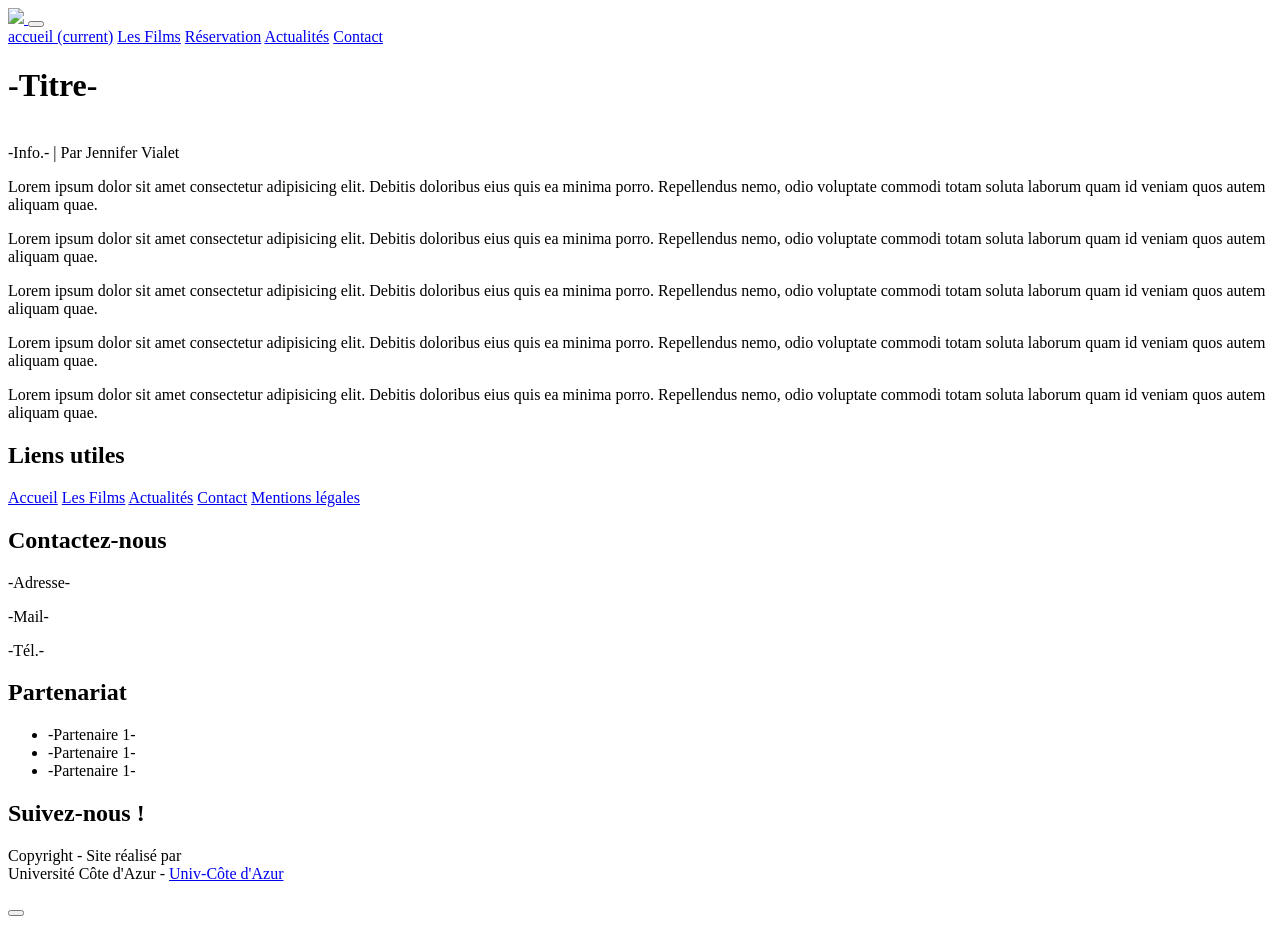
==== article.html @ bb433326 "Add files via upload" ====
<!DOCTYPE html>
<html>
<head>
	<title>A compléter !</title>
		
		<!--Metatags-->
		<meta charset="utf-8">
		<meta name="viewport" content="width=device-width, initial-scale=1, shrink-to-fit=no">
		<meta name="description" content="">
		
		<!--Open graph data-->
		<meta property="og:title" content=""/>
		<meta property="og:type" content=""/>
		<meta property="og:url" content=""/>
		<meta property="og:image" content=""/>
		<meta property="og:description" content=""/>
		
	<!--fonts-->
	<link href="https://fonts.googleapis.com/css?family=Montserrat:400,700|Open+Sans:400,600,700" rel="stylesheet">
	<!--CSS-->
	<link rel="stylesheet" href="css/bootstrap.css">
	<!--<link rel="stylesheet" href="css/style.css">-->
	<link rel="stylesheet" href="css/stylescss.css">
	<link rel="stylesheet"  href="webfonts/all.css">
	<!-- Google tag (gtag.js) -->
		<script async src="https://www.googletagmanager.com/gtag/js?id=G-39RLFYST27"></script>
		<script>
  			window.dataLayer = window.dataLayer || [];
  			function gtag(){dataLayer.push(arguments);}
 			 gtag('js', new Date());

  			gtag('config', 'G-39RLFYST27');
		</script>

</head>
<body>

	<!--00.header-->
	<nav class="navbar sticky-top navbar-expand-lg navbar-dark maNav">
		<a class="navbar-brand" href="index.html">
			<img src="images/logo.jpg" width="100"/>
		</a>
		<button class="navbar-toggler" type="button" data-toggle="collapse" data-target="#navbarNavAltMarkup" aria-controls="navbarNavAltMarkup" aria-expanded="false" aria-label="Toggle navigation">
			<span class="navbar-toggler-icon"></span>
		</button>
		<div class="collapse navbar-collapse" id="navbarNavAltMarkup">
			<div class="navbar-nav ml-auto">
			<a class="nav-item nav-link " href="index.html">accueil <span class="sr-only">(current)</span></a>
			<a class="nav-item nav-link" href="films.html">Les Films</a>
			<a class="nav-item nav-link" href="index.html#booking">Réservation</a>
			<a href="blog.html" class="active nav-item nav-link navLink">Actualités</a>
			<a class="nav-item nav-link" href="contact.html">Contact</a>
			</div>
		</div>
	</nav>
	<!--end header-->
    
    <!--Article-->
    <div class="container-fluid">
        <div class="container article p-5">
			<div class="row">
					<h1>-Titre-</h1>
			</div>
			<div class="row justify-content-center">
				<div class="firstImg col-md-6 "><img src="images/03-actu.jpg" class="img-fluid" alt=""></div>
			</div>
			<div class="row">
				<div class="infoBlog pl-4 pt-5 ">-Info.- | Par Jennifer Vialet</div>
			</div>
			<div class="row">
				<article>
					<p>Lorem ipsum dolor sit amet consectetur adipisicing elit. Debitis doloribus eius quis ea minima porro. Repellendus nemo, odio voluptate commodi totam soluta laborum quam id veniam quos autem aliquam quae.</p>
					<p>Lorem ipsum dolor sit amet consectetur adipisicing elit. Debitis doloribus eius quis ea minima porro. Repellendus nemo, odio voluptate commodi totam soluta laborum quam id veniam quos autem aliquam quae.</p>
					<p>Lorem ipsum dolor sit amet consectetur adipisicing elit. Debitis doloribus eius quis ea minima porro. Repellendus nemo, odio voluptate commodi totam soluta laborum quam id veniam quos autem aliquam quae.</p>
					<p>Lorem ipsum dolor sit amet consectetur adipisicing elit. Debitis doloribus eius quis ea minima porro. Repellendus nemo, odio voluptate commodi totam soluta laborum quam id veniam quos autem aliquam quae.</p>
					<p>Lorem ipsum dolor sit amet consectetur adipisicing elit. Debitis doloribus eius quis ea minima porro. Repellendus nemo, odio voluptate commodi totam soluta laborum quam id veniam quos autem aliquam quae.</p>
				</article>
			</div> 
        </div>
    </div>
    <!--end Article-->

	<!--07.footer-->
	<footer class="container-fluid footer">
		<div class="container py-3">
			<div class="row">
				<div class="col-12 col-md-3">
					<h2>Liens utiles</h2>
					<div class="footerLinks">
						<a href="index.html">Accueil</a>
						<a href="films.html">Les Films</a>
						<a href="blog.html">Actualités</a>
						<a href="contact.html">Contact</a>
						<a href="mentions-legales.html">Mentions légales</a>
					</div>
				</div>
				<div class="col-12 col-md-3 address">
					<h2>Contactez-nous</h2>
					<div class="contactIcons mb-3">
                        <p><span class="pr-3"><i class="fas fa-home"></i></span>-Adresse-</p>
                        <p><span class="pr-3"><i class="fas fa-envelope"></i></span>-Mail-</p>
                        <p><span class="pr-3"><i class="fas fa-phone"></i></span>-Tél.-</p>
                    </div>
				</div>
				<div class="col-12 col-md-3 partenaire">
					<h2>Partenariat</h2>
					<div class="contactIcons mb-3">
                        <ul>
                            <li>-Partenaire 1-</li>
                            <li>-Partenaire 1-</li>
                            <li>-Partenaire 1-</li>
                        </ul>
					</div>
				</div>
                <div class="col-12 col-md-3 social">
					<h2>Suivez-nous !</h2>
					<div class="socialicons">
						<a href="#"><i class="fab fa-facebook-f"></i></a>
						<a href="#"><i class="fab fa-youtube"></i></a>
						<a href="#"><i class="fab fa-instagram"></i></a>
					</div>
				</div>
			</div>	
		</div>
		<div class="socketBkg ">
            <div class="socket text-center">
                <p>Copyright - Site réalisé par <br>
                    Université Côte d'Azur - <a href="https://univ-cotedazur.fr/" target="_blank">Univ-Côte d'Azur</a></p>
            </div>
        </div>
	</footer>
	<!--end footer-->

	<!--Scroll to top button-->
	<button onclick="topFunction()" id="myBtn" title="Go to top"><i class="fas fa-chevron-up"></i></button>
	<!--End Scroll to top button-->

    <!-- Optional JavaScript -->
	<!-- jQuery first, then Popper.js, then Bootstrap JS -->
	<script src="https://code.jquery.com/jquery-3.2.1.slim.min.js" integrity="sha384-KJ3o2DKtIkvYIK3UENzmM7KCkRr/rE9/Qpg6aAZGJwFDMVNA/GpGFF93hXpG5KkN" crossorigin="anonymous"></script>
	<script src="https://cdnjs.cloudflare.com/ajax/libs/popper.js/1.12.9/umd/popper.min.js" integrity="sha384-ApNbgh9B+Y1QKtv3Rn7W3mgPxhU9K/ScQsAP7hUibX39j7fakFPskvXusvfa0b4Q" crossorigin="anonymous"></script>
	<script src="https://maxcdn.bootstrapcdn.com/bootstrap/4.0.0/js/bootstrap.min.js" integrity="sha384-JZR6Spejh4U02d8jOt6vLEHfe/JQGiRRSQQxSfFWpi1MquVdAyjUar5+76PVCmYl" crossorigin="anonymous"></script>
	<script src="js/main.js"></script>	
</body>
</html>
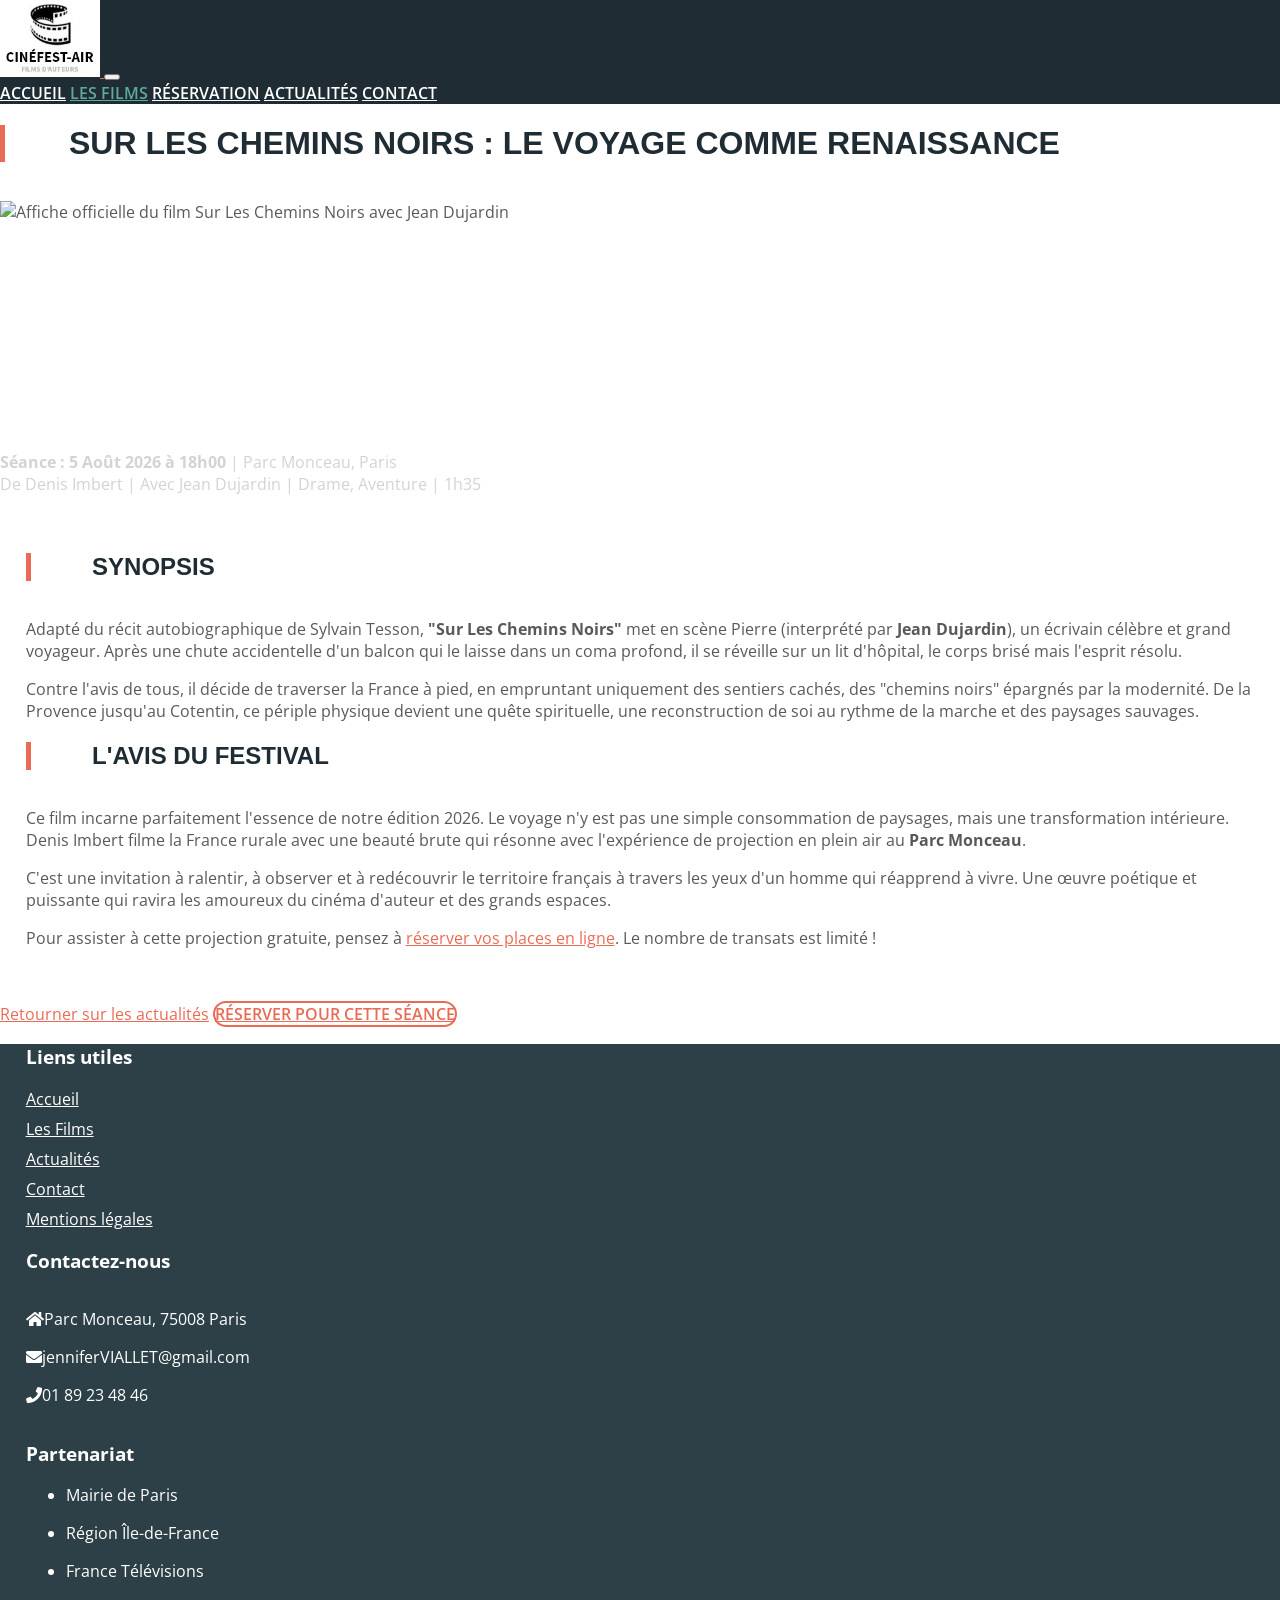
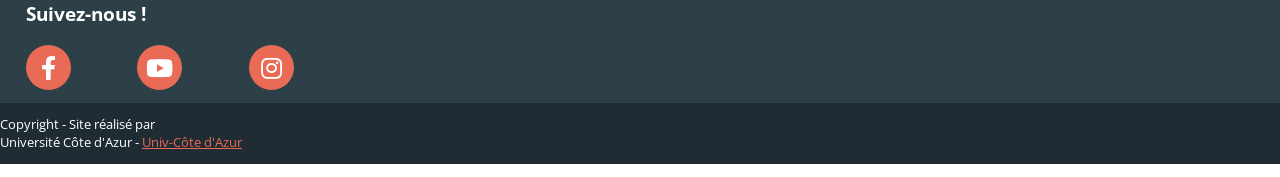
==== commit 240c9ec2: "Add files via upload" ====
--- a/article.html
+++ b/article.html
@@ -1,92 +1,92 @@
-
 <!DOCTYPE html>
-<html>
+<html lang="fr">
 <head>
-	<title>A compléter !</title>
+	<title>Sur Les Chemins Noirs : Séance Plein Air 2026 au Parc Monceau</title>
 		
-		<!--Metatags-->
 		<meta charset="utf-8">
 		<meta name="viewport" content="width=device-width, initial-scale=1, shrink-to-fit=no">
-		<meta name="description" content="">
+		<meta name="description" content="Découvrez 'Sur Les Chemins Noirs' avec Jean Dujardin projeté en plein air au Parc Monceau. Séance le 5 Août à 18h. Critique, synopsis et réservation gratuite.">
 		
-		<!--Open graph data-->
-		<meta property="og:title" content=""/>
-		<meta property="og:type" content=""/>
-		<meta property="og:url" content=""/>
-		<meta property="og:image" content=""/>
-		<meta property="og:description" content=""/>
+		<meta property="og:title" content="Sur Les Chemins Noirs au Festival de Plein Air Monceau"/>
+		<meta property="og:type" content="video.movie"/>
+		<meta property="og:url" content="https://louisfaggion.github.io/Projet_SEO/film-sur-les-chemins-noirs.html"/>
+		<meta property="og:image" content="https://louisfaggion.github.io/Projet_SEO/images/01-films.jpg"/>
+		<meta property="og:description" content="Ne manquez pas la projection de ce voyage initiatique à travers la France sauvage. Séance gratuite le 5 Août à 18h."/>
 		
-	<!--fonts-->
 	<link href="https://fonts.googleapis.com/css?family=Montserrat:400,700|Open+Sans:400,600,700" rel="stylesheet">
-	<!--CSS-->
 	<link rel="stylesheet" href="css/bootstrap.css">
-	<!--<link rel="stylesheet" href="css/style.css">-->
 	<link rel="stylesheet" href="css/stylescss.css">
 	<link rel="stylesheet"  href="webfonts/all.css">
-	<!-- Google tag (gtag.js) -->
-		<script async src="https://www.googletagmanager.com/gtag/js?id=G-39RLFYST27"></script>
-		<script>
-  			window.dataLayer = window.dataLayer || [];
-  			function gtag(){dataLayer.push(arguments);}
- 			 gtag('js', new Date());
-
-  			gtag('config', 'G-39RLFYST27');
-		</script>
-
+	
+    <script async src="https://www.googletagmanager.com/gtag/js?id=G-39RLFYST27"></script>
+    <script>
+        window.dataLayer = window.dataLayer || [];
+        function gtag(){dataLayer.push(arguments);}
+        gtag('js', new Date());
+        gtag('config', 'G-39RLFYST27');
+    </script>
 </head>
 <body>
 
-	<!--00.header-->
 	<nav class="navbar sticky-top navbar-expand-lg navbar-dark maNav">
 		<a class="navbar-brand" href="index.html">
-			<img src="images/logo.jpg" width="100"/>
+			<img src="images/logo.jpg" width="100" alt="Logo Festival Films de Plein Air"/>
 		</a>
 		<button class="navbar-toggler" type="button" data-toggle="collapse" data-target="#navbarNavAltMarkup" aria-controls="navbarNavAltMarkup" aria-expanded="false" aria-label="Toggle navigation">
 			<span class="navbar-toggler-icon"></span>
 		</button>
 		<div class="collapse navbar-collapse" id="navbarNavAltMarkup">
 			<div class="navbar-nav ml-auto">
-			<a class="nav-item nav-link " href="index.html">accueil <span class="sr-only">(current)</span></a>
-			<a class="nav-item nav-link" href="films.html">Les Films</a>
+			<a class="nav-item nav-link" href="index.html">accueil</a>
+			<a class="nav-item nav-link active" href="films.html">Les Films</a>
 			<a class="nav-item nav-link" href="index.html#booking">Réservation</a>
-			<a href="blog.html" class="active nav-item nav-link navLink">Actualités</a>
+			<a href="blog.html" class="nav-item nav-link navLink">Actualités</a>
 			<a class="nav-item nav-link" href="contact.html">Contact</a>
 			</div>
 		</div>
 	</nav>
-	<!--end header-->
-    
-    <!--Article-->
-    <div class="container-fluid">
+	<main class="container-fluid">
         <div class="container article p-5">
 			<div class="row">
-					<h1>-Titre-</h1>
+					<h1>Sur Les Chemins Noirs : Le Voyage comme Renaissance</h1>
 			</div>
 			<div class="row justify-content-center">
-				<div class="firstImg col-md-6 "><img src="images/03-actu.jpg" class="img-fluid" alt=""></div>
+				<div class="firstImg col-md-6 col-lg-8 text-center">
+                    <img src="images/01-actu.webp" class="img-fluid rounded shadow" alt="Affiche officielle du film Sur Les Chemins Noirs avec Jean Dujardin">
+                </div>
 			</div>
 			<div class="row">
-				<div class="infoBlog pl-4 pt-5 ">-Info.- | Par Jennifer Vialet</div>
+				<div class="infoBlog pl-4 pt-5">
+                    <strong>Séance : 5 Août 2026 à 18h00</strong> | Parc Monceau, Paris <br>
+                    De Denis Imbert | Avec Jean Dujardin | Drame, Aventure | 1h35
+                </div>
 			</div>
 			<div class="row">
-				<article>
-					<p>Lorem ipsum dolor sit amet consectetur adipisicing elit. Debitis doloribus eius quis ea minima porro. Repellendus nemo, odio voluptate commodi totam soluta laborum quam id veniam quos autem aliquam quae.</p>
-					<p>Lorem ipsum dolor sit amet consectetur adipisicing elit. Debitis doloribus eius quis ea minima porro. Repellendus nemo, odio voluptate commodi totam soluta laborum quam id veniam quos autem aliquam quae.</p>
-					<p>Lorem ipsum dolor sit amet consectetur adipisicing elit. Debitis doloribus eius quis ea minima porro. Repellendus nemo, odio voluptate commodi totam soluta laborum quam id veniam quos autem aliquam quae.</p>
-					<p>Lorem ipsum dolor sit amet consectetur adipisicing elit. Debitis doloribus eius quis ea minima porro. Repellendus nemo, odio voluptate commodi totam soluta laborum quam id veniam quos autem aliquam quae.</p>
-					<p>Lorem ipsum dolor sit amet consectetur adipisicing elit. Debitis doloribus eius quis ea minima porro. Repellendus nemo, odio voluptate commodi totam soluta laborum quam id veniam quos autem aliquam quae.</p>
+				<article class="col-12 mt-4">
+					<h2>Synopsis</h2>
+                    <p>Adapté du récit autobiographique de Sylvain Tesson, <strong>"Sur Les Chemins Noirs"</strong> met en scène Pierre (interprété par <strong>Jean Dujardin</strong>), un écrivain célèbre et grand voyageur. Après une chute accidentelle d'un balcon qui le laisse dans un coma profond, il se réveille sur un lit d'hôpital, le corps brisé mais l'esprit résolu.</p>
+					
+                    <p>Contre l'avis de tous, il décide de traverser la France à pied, en empruntant uniquement des sentiers cachés, des "chemins noirs" épargnés par la modernité. De la Provence jusqu'au Cotentin, ce périple physique devient une quête spirituelle, une reconstruction de soi au rythme de la marche et des paysages sauvages.</p>
+					
+                    <h2>L'avis du Festival</h2>
+                    <p>Ce film incarne parfaitement l'essence de notre édition 2026. Le voyage n'y est pas une simple consommation de paysages, mais une transformation intérieure. Denis Imbert filme la France rurale avec une beauté brute qui résonne avec l'expérience de projection en plein air au <strong>Parc Monceau</strong>.</p>
+					
+                    <p>C'est une invitation à ralentir, à observer et à redécouvrir le territoire français à travers les yeux d'un homme qui réapprend à vivre. Une œuvre poétique et puissante qui ravira les amoureux du cinéma d'auteur et des grands espaces.</p>
+					
+                    <p>Pour assister à cette projection gratuite, pensez à <a href="index.html#booking">réserver vos places en ligne</a>. Le nombre de transats est limité !</p>
 				</article>
 			</div> 
+            <div class="row justify-content-center mt-5">
+                <a href="blog.html" class="btn btn-outline-custom m-2">Retourner sur les actualités</a>
+                <a href="index.html#booking" class="btn btn-custom m-2">Réserver pour cette séance</a>
+            </div>
         </div>
-    </div>
-    <!--end Article-->
-
-	<!--07.footer-->
-	<footer class="container-fluid footer">
+    </main>
+    <footer class="container-fluid footer">
 		<div class="container py-3">
 			<div class="row">
 				<div class="col-12 col-md-3">
-					<h2>Liens utiles</h2>
+					<h3>Liens utiles</h3>
 					<div class="footerLinks">
 						<a href="index.html">Accueil</a>
 						<a href="films.html">Les Films</a>
@@ -96,29 +96,29 @@
 					</div>
 				</div>
 				<div class="col-12 col-md-3 address">
-					<h2>Contactez-nous</h2>
+					<h3>Contactez-nous</h3>
 					<div class="contactIcons mb-3">
-                        <p><span class="pr-3"><i class="fas fa-home"></i></span>-Adresse-</p>
-                        <p><span class="pr-3"><i class="fas fa-envelope"></i></span>-Mail-</p>
-                        <p><span class="pr-3"><i class="fas fa-phone"></i></span>-Tél.-</p>
+                        <p><span class="pr-3"><i class="fas fa-home"></i></span>Parc Monceau, 75008 Paris</p>
+                        <p><span class="pr-3"><i class="fas fa-envelope"></i></span>jenniferVIALLET@gmail.com</p>
+                        <p><span class="pr-3"><i class="fas fa-phone"></i></span>01 89 23 48 46</p>
                     </div>
 				</div>
 				<div class="col-12 col-md-3 partenaire">
-					<h2>Partenariat</h2>
+					<h3>Partenariat</h3>
 					<div class="contactIcons mb-3">
-                        <ul>
-                            <li>-Partenaire 1-</li>
-                            <li>-Partenaire 1-</li>
-                            <li>-Partenaire 1-</li>
+                        <ul class="list-unstyled text-white">
+                            <li>Mairie de Paris</li>
+                            <li>Région Île-de-France</li>
+                            <li>France Télévisions</li>
                         </ul>
 					</div>
 				</div>
                 <div class="col-12 col-md-3 social">
-					<h2>Suivez-nous !</h2>
+					<h3>Suivez-nous !</h3>
 					<div class="socialicons">
-						<a href="#"><i class="fab fa-facebook-f"></i></a>
-						<a href="#"><i class="fab fa-youtube"></i></a>
-						<a href="#"><i class="fab fa-instagram"></i></a>
+						<a href="https://www.facebook.com" target="_blank" rel="noopener"><i class="fab fa-facebook-f"></i></a>
+						<a href="https://www.youtube.com" target="_blank" rel="noopener"><i class="fab fa-youtube"></i></a>
+						<a href="https://www.instagram.com" target="_blank" rel="noopener"><i class="fab fa-instagram"></i></a>
 					</div>
 				</div>
 			</div>	
@@ -130,17 +130,11 @@
             </div>
         </div>
 	</footer>
-	<!--end footer-->
+	<button onclick="topFunction()" id="myBtn" title="Go to top"><i class="fas fa-chevron-up"></i></button>
 
-	<!--Scroll to top button-->
-	<button onclick="topFunction()" id="myBtn" title="Go to top"><i class="fas fa-chevron-up"></i></button>
-	<!--End Scroll to top button-->
-
-    <!-- Optional JavaScript -->
-	<!-- jQuery first, then Popper.js, then Bootstrap JS -->
 	<script src="https://code.jquery.com/jquery-3.2.1.slim.min.js" integrity="sha384-KJ3o2DKtIkvYIK3UENzmM7KCkRr/rE9/Qpg6aAZGJwFDMVNA/GpGFF93hXpG5KkN" crossorigin="anonymous"></script>
 	<script src="https://cdnjs.cloudflare.com/ajax/libs/popper.js/1.12.9/umd/popper.min.js" integrity="sha384-ApNbgh9B+Y1QKtv3Rn7W3mgPxhU9K/ScQsAP7hUibX39j7fakFPskvXusvfa0b4Q" crossorigin="anonymous"></script>
 	<script src="https://maxcdn.bootstrapcdn.com/bootstrap/4.0.0/js/bootstrap.min.js" integrity="sha384-JZR6Spejh4U02d8jOt6vLEHfe/JQGiRRSQQxSfFWpi1MquVdAyjUar5+76PVCmYl" crossorigin="anonymous"></script>
 	<script src="js/main.js"></script>	
 </body>
-</html>
+</html>
--- a/css/stylescss.css
+++ b/css/stylescss.css
@@ -0,0 +1,310 @@
+body, html {
+  padding: 0;
+  margin: 0; }
+
+body {
+  font-family: "Open Sans", sans-serif;
+  color: #595959;
+  position: relative; }
+  body h1, body h2 {
+    text-transform: uppercase;
+    color: #1f2c34;
+    font-family: "Monserrat", sans-serif;
+    font-weight: 700;
+    border-left: 5px solid #e96b55;
+    padding-left: 5%;
+    margin-bottom: 3%; }
+  body a {
+    color: #e96b55; }
+    body a:hover {
+      color: #5eab99;
+      text-decoration: none; }
+  body .btn-custom {
+    background: transparent;
+    border: 2px solid #e96b55;
+    border-radius: 25px;
+    color: #e96b55;
+    font-weight: 600;
+    text-transform: uppercase; }
+    body .btn-custom:hover {
+      border-color: #5eab99;
+      color: #5eab99; }
+  body .container-fluid {
+    padding: 0; }
+    body .container-fluid aside {
+      padding: 0; }
+    body .container-fluid article {
+      padding: 3% 2%; }
+  body #myBtn {
+    display: none;
+    /* Hidden by default */
+    position: fixed;
+    /* Fixed/sticky position */
+    bottom: 20px;
+    /* Place the button at the bottom of the page */
+    right: 30px;
+    /* Place the button 30px from the right */
+    z-index: 99;
+    /* Make sure it does not overlap */
+    border: 2px solid #e96b55;
+    /* Remove borders */
+    outline: none;
+    /* Remove outline */
+    background-color: transparent;
+    /* Set a background color */
+    color: #e96b55;
+    /* Text color */
+    cursor: pointer;
+    /* Add a mouse pointer on hover */
+    padding: 15px;
+    /* Some padding */
+    border-radius: 10px;
+    /* Rounded corners */
+    font-size: 18px;
+    /* Increase font size */ }
+  body #myBtn:hover {
+    background-color: #f0f193;
+    /* Add a dark-grey background on hover */ }
+
+.maNav {
+  background: #1f2c34; }
+  .maNav .navbar-nav a.nav-link {
+    text-transform: uppercase;
+    color: #fff;
+    font-weight: 600; }
+    .maNav .navbar-nav a.nav-link:hover {
+      color: #5eab99; }
+  .maNav .navbar-nav a.nav-link.active {
+    color: #5eab99; }
+
+.welcome aside {
+  background: url("../images/01-Image.jpg") no-repeat bottom;
+  background-size: 100% auto;
+  height: auto;
+  min-height: 200px; }
+.welcome article {
+  background: #e96b55;
+  color: white;
+  text-align: center;
+  text-transform: uppercase; }
+  .welcome article .date {
+    padding: 5% 0 7%; }
+    .welcome article .date span {
+      display: block;
+      font-family: 'Montserrat', sans-serif;
+      font-weight: 700; }
+  .welcome article .textshadow {
+    font-size: 4rem;
+    text-shadow: 5px 0px 0px #5eab99; }
+  .welcome article .btn-custom {
+    color: #f0f193;
+    border-color: #f0f193;
+    margin-top: 5%; }
+    .welcome article .btn-custom:hover {
+      color: white;
+      border-color: white; }
+
+.about aside {
+  background: url("../images/02-Image.jpg") no-repeat center;
+  background-size: 100% auto;
+  height: auto;
+  min-height: 200px; }
+
+.news aside {
+  background: url("../images/03-Image.jpg") no-repeat center;
+  background-size: 100% auto;
+  height: auto;
+  min-height: 200px; }
+
+.movie {
+  background: #f8d480 url("../images/04-Image.jpg") no-repeat bottom center;
+  background-size: cover;
+  height: auto;
+  min-height: 200px;
+}
+.movie .row {
+  padding: 3% 2%;
+  gap: 10 px;
+}
+/* Ajout de cette ligne pour changer uniquement ce h2 en blanc : */
+.movie h2 {
+  color: white;
+}
+
+.booking aside {
+  background: url("../images/05-Image.jpg") no-repeat center;
+  background-size: 100% auto;
+  height: auto;
+  min-height: 200px; }
+
+.form-group {
+  position: relative; }
+
+.contactPage .col-sm-12 .cardForm {
+  margin-bottom: 3%; }
+
+.address h2 {
+  font-size: 1.5rem;
+  margin-bottom: 1rem; }
+.address .contactIcons {
+  display: inline-block; }
+.address .banContact {
+  width: 100%;
+  height: 200px;
+  position: relative;
+  overflow: hidden; }
+  .address .banContact img {
+    width: 100%;
+    position: absolute;
+    top: -35%; }
+footer .container{
+  max-width: 1450px;
+  padding-left: 2%;
+}
+footer {
+  background: #2e4047;
+  color: white; }
+  footer h2 {
+    font-size: 1.5rem; }
+  footer .footerLinks a {
+    display: block;
+    color: white; 
+    margin-top: 0.5rem;}
+    footer .footerLinks a:hover {
+      color: #5eab99; }
+  footer .social .socialicons a {
+    color: white;
+    font-size: 1.5rem;
+    line-height: 45px;
+    margin-right: 5%;
+    text-align: center;
+    display: inline-block;
+    width: 45px;
+    height: 45px;
+    background-color: #e96b55;
+    border-radius: 45px; }
+    footer .social .socialicons a:hover {
+      background-color: #5eab99; }
+  footer .socketBkg {
+    background: #1f2c34;
+    width: 100%;
+    font-size: 0.8rem; }
+    footer .socketBkg p {
+      padding: 1% 0%; }
+  footer h2 {
+    color: white; }
+footer .partenaire ul li{
+  margin-top: 1rem;
+}
+.jumbotron {
+  background: #5eab99; }
+  .jumbotron span {
+    color: white;
+    text-transform: uppercase;
+    font-family: 'Montserrat', sans-serif;
+    font-size: xx-large;
+    font-weight: 700; }
+
+.container-fluid.filmlist {
+  padding-top: 3%; }
+  .container-fluid.filmlist h3 {
+    font-size: 1rem;
+    font-family: 'Montserrat', sans-serif; }
+  .container-fluid.filmlist .note {
+    color: #e96b55;
+    margin: 3% 0%; }
+  .container-fluid.filmlist span {
+    color: lightgrey;
+    padding-right: 2%; }
+
+.film01 aside {
+  background: url("../images/01-films.jpg") no-repeat top;
+  background-size: 100% auto;
+  height: auto;
+  min-height: 200px; }
+
+.film02 aside {
+  background: url("../images/02-films.jpg") no-repeat top;
+  background-size: 100% auto;
+  height: auto;
+  min-height: 200px; }
+
+.film03 aside {
+  background: url("../images/03-films.jpg") no-repeat top;
+  background-size: 100% auto;
+  height: auto;
+  min-height: 200px; }
+
+.film04 aside {
+  background: url("../images/04-films.jpg") no-repeat top;
+  background-size: 100% auto;
+  height: auto;
+  min-height: 200px; }
+
+.film05 aside {
+  background: url("../images/05-films.jpg") no-repeat top;
+  background-size: 100% auto;
+  height: auto;
+  min-height: 200px; }
+
+.film06 aside {
+  background: url("../images/06-films.jpg") no-repeat top;
+  background-size: 100% auto;
+  height: auto;
+  min-height: 200px; }
+
+.film07 aside {
+  background: url("../images/07-films.jpg") no-repeat top;
+  background-size: 100% auto;
+  height: auto;
+  min-height: 200px; }
+
+.film08 aside {
+  background: url("../images/08-films.jpg") no-repeat top;
+  background-size: 100% auto;
+  height: auto;
+  min-height: 200px; }
+
+.film09 aside {
+  background: url("../images/09-films.jpg") no-repeat top;
+  background-size: 100% auto;
+  height: auto;
+  min-height: 200px; }
+
+.film10 aside {
+  background: url("../images/10-films.jpg") no-repeat top;
+  background-size: 100% auto;
+  height: auto;
+  min-height: 200px; }
+
+.film11 aside {
+  background: url("../images/11-films.jpg") no-repeat top;
+  background-size: 100% auto;
+  height: auto;
+  min-height: 200px; }
+
+.film12 aside {
+  background: url("../images/12-films.jpg") no-repeat top;
+  background-size: 100% auto;
+  height: auto;
+  min-height: 200px; }
+
+.infoBlog {
+  color: lightgrey;
+  font-size: x-small; }
+
+.card-title {
+  font-family: 'Montserrat', sans-serif;
+  font-weight: 600; }
+
+.article .firstImg {
+  position: relative;
+  overflow: hidden;
+  width: 100%;
+  height: 250px; }
+  .article .firstImg img {
+    position: absolute; }
+.article .infoBlog {
+  font-size: 1rem; }
+
+/*# sourceMappingURL=stylescss.css.map */
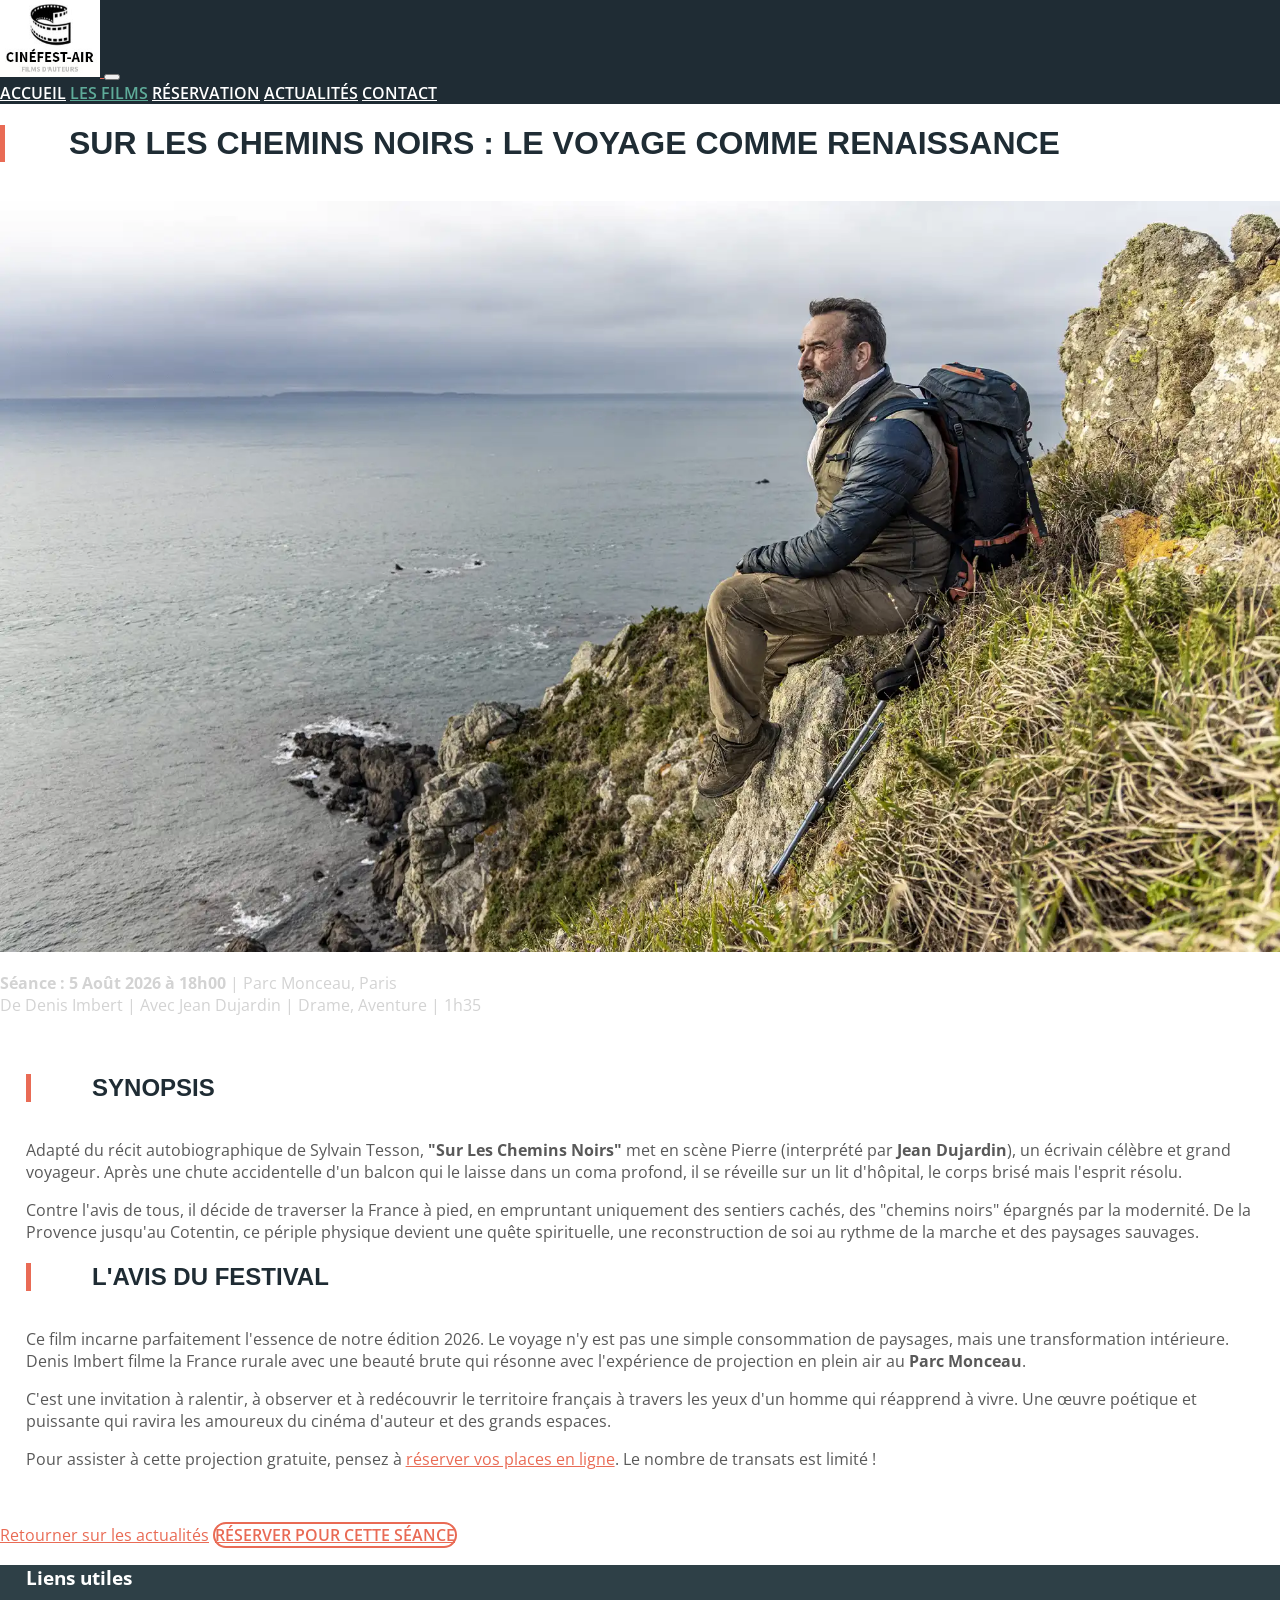
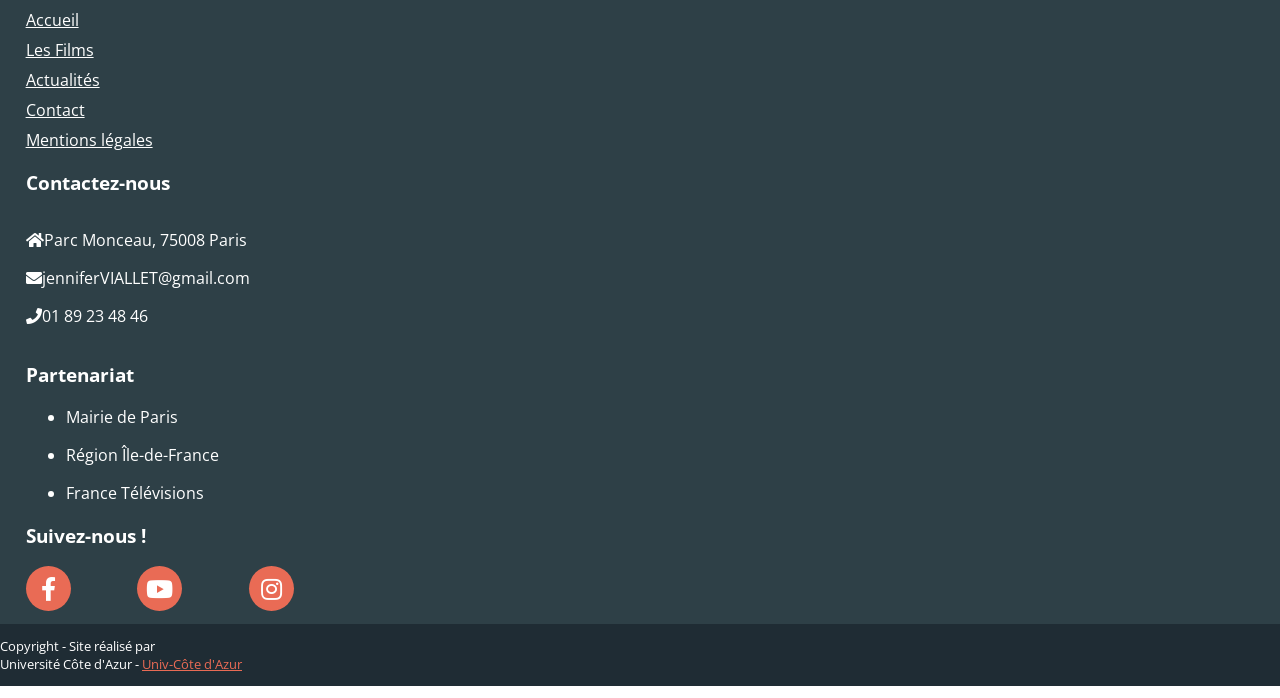
==== commit cf1c6590: "Add files via upload" ====
--- a/article.html
+++ b/article.html
@@ -7,13 +7,13 @@
 		<meta name="viewport" content="width=device-width, initial-scale=1, shrink-to-fit=no">
 		<meta name="description" content="Découvrez 'Sur Les Chemins Noirs' avec Jean Dujardin projeté en plein air au Parc Monceau. Séance le 5 Août à 18h. Critique, synopsis et réservation gratuite.">
 		
-		<meta property="og:title" content="Sur Les Chemins Noirs au Festival de Plein Air Monceau"/>
-		<meta property="og:type" content="video.movie"/>
-		<meta property="og:url" content="https://louisfaggion.github.io/Projet_SEO/film-sur-les-chemins-noirs.html"/>
-		<meta property="og:image" content="https://louisfaggion.github.io/Projet_SEO/images/01-films.jpg"/>
-		<meta property="og:description" content="Ne manquez pas la projection de ce voyage initiatique à travers la France sauvage. Séance gratuite le 5 Août à 18h."/>
+		<meta property="og:title" content="Sur Les Chemins Noirs au Festival de Plein Air Monceau">
+		<meta property="og:type" content="video.movie">
+		<meta property="og:url" content="https://louisfaggion.github.io/Projet_SEO/film-sur-les-chemins-noirs.html">
+		<meta property="og:image" content="https://louisfaggion.github.io/Projet_SEO/images/01-films.jpg">
+		<meta property="og:description" content="Ne manquez pas la projection de ce voyage initiatique à travers la France sauvage. Séance gratuite le 5 Août à 18h.">
 		
-	<link href="https://fonts.googleapis.com/css?family=Montserrat:400,700|Open+Sans:400,600,700" rel="stylesheet">
+	<link href="https://fonts.googleapis.com/css?family=Montserrat:400,700%7COpen+Sans:400,600,700" rel="stylesheet">
 	<link rel="stylesheet" href="css/bootstrap.css">
 	<link rel="stylesheet" href="css/stylescss.css">
 	<link rel="stylesheet"  href="webfonts/all.css">
@@ -30,7 +30,7 @@
 
 	<nav class="navbar sticky-top navbar-expand-lg navbar-dark maNav">
 		<a class="navbar-brand" href="index.html">
-			<img src="images/logo.jpg" width="100" alt="Logo Festival Films de Plein Air"/>
+			<img src="images/logo.jpg" width="100" alt="Logo Festival Films de Plein Air">
 		</a>
 		<button class="navbar-toggler" type="button" data-toggle="collapse" data-target="#navbarNavAltMarkup" aria-controls="navbarNavAltMarkup" aria-expanded="false" aria-label="Toggle navigation">
 			<span class="navbar-toggler-icon"></span>
--- a/css/stylescss.css
+++ b/css/stylescss.css
@@ -79,7 +79,7 @@
 
 .welcome aside {
   background: url("../images/01-Image.jpg") no-repeat bottom;
-  background-size: 100% auto;
+  background-size: cover;
   height: auto;
   min-height: 200px; }
 .welcome article {
@@ -297,13 +297,21 @@
   font-family: 'Montserrat', sans-serif;
   font-weight: 600; }
 
+/* Correction pour les affiches de films */
 .article .firstImg {
-  position: relative;
-  overflow: hidden;
   width: 100%;
-  height: 250px; }
-  .article .firstImg img {
-    position: absolute; }
+  height: auto; /* On laisse l'image définir sa hauteur */
+  margin-bottom: 20px;
+  max-width: 100%;
+}
+
+.article .firstImg img {
+  position: static; /* On remet l'image dans le flux normal */
+  width: 100%;
+  height: auto;     /* On garde les proportions */
+  display: block;
+  margin: 0 auto;   /* On centre l'image */
+}
 .article .infoBlog {
   font-size: 1rem; }
 
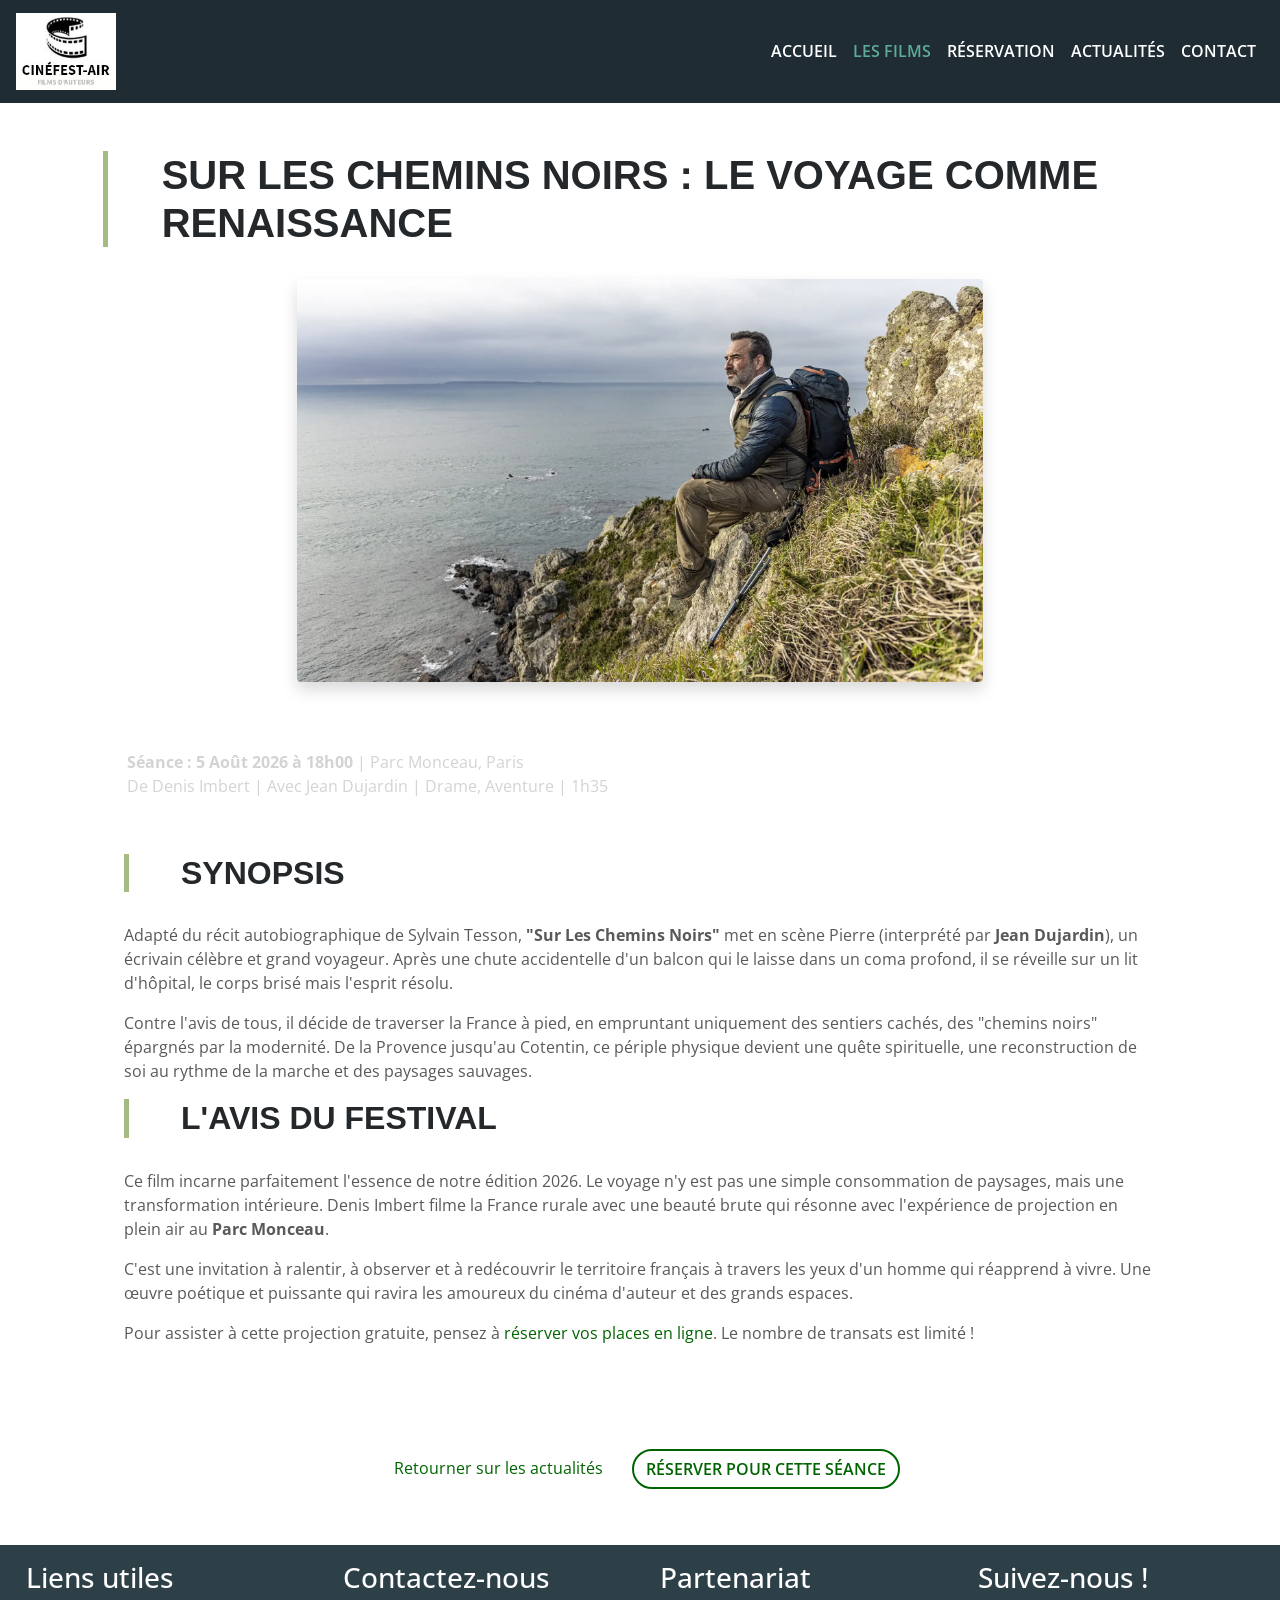
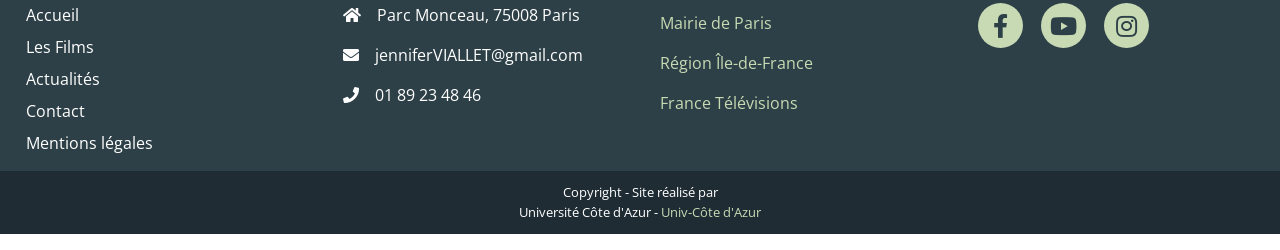
==== commit 24516057: "Add files via upload" ====
--- a/article.html
+++ b/article.html
@@ -10,7 +10,7 @@
 		<meta property="og:title" content="Sur Les Chemins Noirs au Festival de Plein Air Monceau">
 		<meta property="og:type" content="video.movie">
 		<meta property="og:url" content="https://louisfaggion.github.io/Projet_SEO/film-sur-les-chemins-noirs.html">
-		<meta property="og:image" content="https://louisfaggion.github.io/Projet_SEO/images/01-films.jpg">
+		<meta property="og:image" content="https://louisfaggion.github.io/Projet_SEO/images/01-films.webp">
 		<meta property="og:description" content="Ne manquez pas la projection de ce voyage initiatique à travers la France sauvage. Séance gratuite le 5 Août à 18h.">
 		
 	<link href="https://fonts.googleapis.com/css?family=Montserrat:400,700%7COpen+Sans:400,600,700" rel="stylesheet">
@@ -30,7 +30,7 @@
 
 	<nav class="navbar sticky-top navbar-expand-lg navbar-dark maNav">
 		<a class="navbar-brand" href="index.html">
-			<img src="images/logo.jpg" width="100" alt="Logo Festival Films de Plein Air">
+			<img src="images/logo.webp" width="100" alt="Logo Festival Films de Plein Air">
 		</a>
 		<button class="navbar-toggler" type="button" data-toggle="collapse" data-target="#navbarNavAltMarkup" aria-controls="navbarNavAltMarkup" aria-expanded="false" aria-label="Toggle navigation">
 			<span class="navbar-toggler-icon"></span>
@@ -84,46 +84,46 @@
     </main>
     <footer class="container-fluid footer">
 		<div class="container py-3">
-			<div class="row">
-				<div class="col-12 col-md-3">
-					<h3>Liens utiles</h3>
-					<div class="footerLinks">
-						<a href="index.html">Accueil</a>
-						<a href="films.html">Les Films</a>
-						<a href="blog.html">Actualités</a>
-						<a href="contact.html">Contact</a>
-						<a href="mentions-legales.html">Mentions légales</a>
-					</div>
-				</div>
-				<div class="col-12 col-md-3 address">
-					<h3>Contactez-nous</h3>
-					<div class="contactIcons mb-3">
+            <div class="row">
+                <div class="col-12 col-md-3">
+                    <h3>Liens utiles</h3>
+                    <div class="footerLinks">
+                        <a href="index.html">Accueil</a>
+                        <a href="films.html">Les Films</a>
+                        <a href="blog.html">Actualités</a>
+                        <a href="contact.html">Contact</a>
+                        <a href="mentions-legales.html">Mentions légales</a>
+                    </div>
+                </div>
+                <div class="col-12 col-md-3 address">
+                    <h3>Contactez-nous</h3>
+                    <div class="contactIcons mb-3">
                         <p><span class="pr-3"><i class="fas fa-home"></i></span>Parc Monceau, 75008 Paris</p>
                         <p><span class="pr-3"><i class="fas fa-envelope"></i></span>jenniferVIALLET@gmail.com</p>
                         <p><span class="pr-3"><i class="fas fa-phone"></i></span>01 89 23 48 46</p>
                     </div>
-				</div>
-				<div class="col-12 col-md-3 partenaire">
-					<h3>Partenariat</h3>
-					<div class="contactIcons mb-3">
-                        <ul class="list-unstyled text-white">
-                            <li>Mairie de Paris</li>
-                            <li>Région Île-de-France</li>
-                            <li>France Télévisions</li>
+                </div>
+                <div class="col-12 col-md-3 partenaire">
+                    <h3>Partenariat</h3>
+                    <div class="contactIcons mb-3">
+                        <ul class="list-unstyled">
+                            <li><a href="https://www.paris.fr/" target="_blank" rel="noopener">Mairie de Paris</a></li>
+                            <li><a href="https://www.iledefrance.fr/" target="_blank" rel="noopener">Région Île-de-France</a></li>
+                            <li><a href="https://www.france.tv/" target="_blank" rel="noopener">France Télévisions</a></li>
                         </ul>
-					</div>
-				</div>
+                    </div>
+                </div>
                 <div class="col-12 col-md-3 social">
-					<h3>Suivez-nous !</h3>
-					<div class="socialicons">
-						<a href="https://www.facebook.com" target="_blank" rel="noopener"><i class="fab fa-facebook-f"></i></a>
-						<a href="https://www.youtube.com" target="_blank" rel="noopener"><i class="fab fa-youtube"></i></a>
-						<a href="https://www.instagram.com" target="_blank" rel="noopener"><i class="fab fa-instagram"></i></a>
-					</div>
-				</div>
-			</div>	
-		</div>
-		<div class="socketBkg ">
+                    <h3>Suivez-nous !</h3>
+                    <div class="socialicons">
+                        <a href="https://facebook.com" target="_blank" aria-label="Facebook"><i class="fab fa-facebook-f"></i></a>
+                        <a href="https://youtube.com" target="_blank" aria-label="YouTube"><i class="fab fa-youtube"></i></a>
+                        <a href="https://instagram.com" target="_blank" aria-label="Instagram"><i class="fab fa-instagram"></i></a>
+                    </div>
+                </div>
+            </div>	
+	    </div>
+        <div class="socketBkg ">
             <div class="socket text-center">
                 <p>Copyright - Site réalisé par <br>
                     Université Côte d'Azur - <a href="https://univ-cotedazur.fr/" target="_blank">Univ-Côte d'Azur</a></p>
--- a/css/stylescss.css
+++ b/css/stylescss.css
@@ -8,22 +8,22 @@
   position: relative; }
   body h1, body h2 {
     text-transform: uppercase;
-    color: #1f2c34;
+    color: #24282b;
     font-family: "Monserrat", sans-serif;
     font-weight: 700;
-    border-left: 5px solid #e96b55;
+    border-left: 5px solid #A4BB81;
     padding-left: 5%;
     margin-bottom: 3%; }
   body a {
-    color: #e96b55; }
+    color: #006400; }
     body a:hover {
-      color: #5eab99;
+      color: #e96b55;
       text-decoration: none; }
   body .btn-custom {
     background: transparent;
-    border: 2px solid #e96b55;
+    border: 2px solid #006400;
     border-radius: 25px;
-    color: #e96b55;
+    color: #006400;
     font-weight: 600;
     text-transform: uppercase; }
     body .btn-custom:hover {
@@ -66,6 +66,18 @@
     background-color: #f0f193;
     /* Add a dark-grey background on hover */ }
 
+    .visually-hidden {
+      position: absolute;
+      width: 1px;
+      height: 1px;
+      padding: 0;
+      margin: -1px;
+      overflow: hidden;
+      clip: rect(0, 0, 0, 0);
+      white-space: nowrap;
+      border: 0;
+    }
+
 .maNav {
   background: #1f2c34; }
   .maNav .navbar-nav a.nav-link {
@@ -78,13 +90,13 @@
     color: #5eab99; }
 
 .welcome aside {
-  background: url("../images/01-Image.jpg") no-repeat bottom;
+  background: url("../images/01-Image.webp") no-repeat bottom;
   background-size: cover;
   height: auto;
   min-height: 200px; }
 .welcome article {
-  background: #e96b55;
-  color: white;
+  background: #A4BB81;
+  color: #24282B;
   text-align: center;
   text-transform: uppercase; }
   .welcome article .date {
@@ -95,29 +107,29 @@
       font-weight: 700; }
   .welcome article .textshadow {
     font-size: 4rem;
-    text-shadow: 5px 0px 0px #5eab99; }
+    text-shadow: 5px 0px 0px #5c8653; }
   .welcome article .btn-custom {
-    color: #f0f193;
-    border-color: #f0f193;
+    color: #24282B;
+    border-color: #24282B;
     margin-top: 5%; }
     .welcome article .btn-custom:hover {
       color: white;
       border-color: white; }
 
 .about aside {
-  background: url("../images/02-Image.jpg") no-repeat center;
+  background: url("../images/02-Image.webp") no-repeat center;
   background-size: 100% auto;
   height: auto;
   min-height: 200px; }
 
 .news aside {
-  background: url("../images/03-Image.jpg") no-repeat center;
+  background: url("../images/03-Image.webp") no-repeat center;
   background-size: 100% auto;
   height: auto;
   min-height: 200px; }
 
 .movie {
-  background: #f8d480 url("../images/04-Image.jpg") no-repeat bottom center;
+  background: #f8d480 url("../images/04-Image.webp") no-repeat bottom center;
   background-size: cover;
   height: auto;
   min-height: 200px;
@@ -128,11 +140,11 @@
 }
 /* Ajout de cette ligne pour changer uniquement ce h2 en blanc : */
 .movie h2 {
-  color: white;
+  color: rgb(0, 0, 0);
 }
 
 .booking aside {
-  background: url("../images/05-Image.jpg") no-repeat center;
+  background: url("../images/05-Image.webp") no-repeat center;
   background-size: 100% auto;
   height: auto;
   min-height: 200px; }
@@ -166,6 +178,9 @@
   color: white; }
   footer h2 {
     font-size: 1.5rem; }
+  footer  a{
+    color: #C7DAB4;
+  }
   footer .footerLinks a {
     display: block;
     color: white; 
@@ -173,7 +188,7 @@
     footer .footerLinks a:hover {
       color: #5eab99; }
   footer .social .socialicons a {
-    color: white;
+    color: #2E4047;
     font-size: 1.5rem;
     line-height: 45px;
     margin-right: 5%;
@@ -181,7 +196,7 @@
     display: inline-block;
     width: 45px;
     height: 45px;
-    background-color: #e96b55;
+    background-color: #C7DAB4;
     border-radius: 45px; }
     footer .social .socialicons a:hover {
       background-color: #5eab99; }
@@ -218,73 +233,73 @@
     padding-right: 2%; }
 
 .film01 aside {
-  background: url("../images/01-films.jpg") no-repeat top;
+  background: url("../images/01-films.webp") no-repeat top;
   background-size: 100% auto;
   height: auto;
   min-height: 200px; }
 
 .film02 aside {
-  background: url("../images/02-films.jpg") no-repeat top;
+  background: url("../images/02-films.webp") no-repeat top;
   background-size: 100% auto;
   height: auto;
   min-height: 200px; }
 
 .film03 aside {
-  background: url("../images/03-films.jpg") no-repeat top;
+  background: url("../images/03-films.webp") no-repeat top;
   background-size: 100% auto;
   height: auto;
   min-height: 200px; }
 
 .film04 aside {
-  background: url("../images/04-films.jpg") no-repeat top;
+  background: url("../images/04-films.webp") no-repeat top;
   background-size: 100% auto;
   height: auto;
   min-height: 200px; }
 
 .film05 aside {
-  background: url("../images/05-films.jpg") no-repeat top;
+  background: url("../images/05-films.webp") no-repeat top;
   background-size: 100% auto;
   height: auto;
   min-height: 200px; }
 
 .film06 aside {
-  background: url("../images/06-films.jpg") no-repeat top;
+  background: url("../images/06-films.webp") no-repeat top;
   background-size: 100% auto;
   height: auto;
   min-height: 200px; }
 
 .film07 aside {
-  background: url("../images/07-films.jpg") no-repeat top;
+  background: url("../images/07-films.webp") no-repeat top;
   background-size: 100% auto;
   height: auto;
   min-height: 200px; }
 
 .film08 aside {
-  background: url("../images/08-films.jpg") no-repeat top;
+  background: url("../images/08-films.webp") no-repeat top;
   background-size: 100% auto;
   height: auto;
   min-height: 200px; }
 
 .film09 aside {
-  background: url("../images/09-films.jpg") no-repeat top;
+  background: url("../images/09-films.webp") no-repeat top;
   background-size: 100% auto;
   height: auto;
   min-height: 200px; }
 
 .film10 aside {
-  background: url("../images/10-films.jpg") no-repeat top;
+  background: url("../images/10-films.webp") no-repeat top;
   background-size: 100% auto;
   height: auto;
   min-height: 200px; }
 
 .film11 aside {
-  background: url("../images/11-films.jpg") no-repeat top;
+  background: url("../images/11-films.webp") no-repeat top;
   background-size: 100% auto;
   height: auto;
   min-height: 200px; }
 
 .film12 aside {
-  background: url("../images/12-films.jpg") no-repeat top;
+  background: url("../images/12-films.webp") no-repeat top;
   background-size: 100% auto;
   height: auto;
   min-height: 200px; }
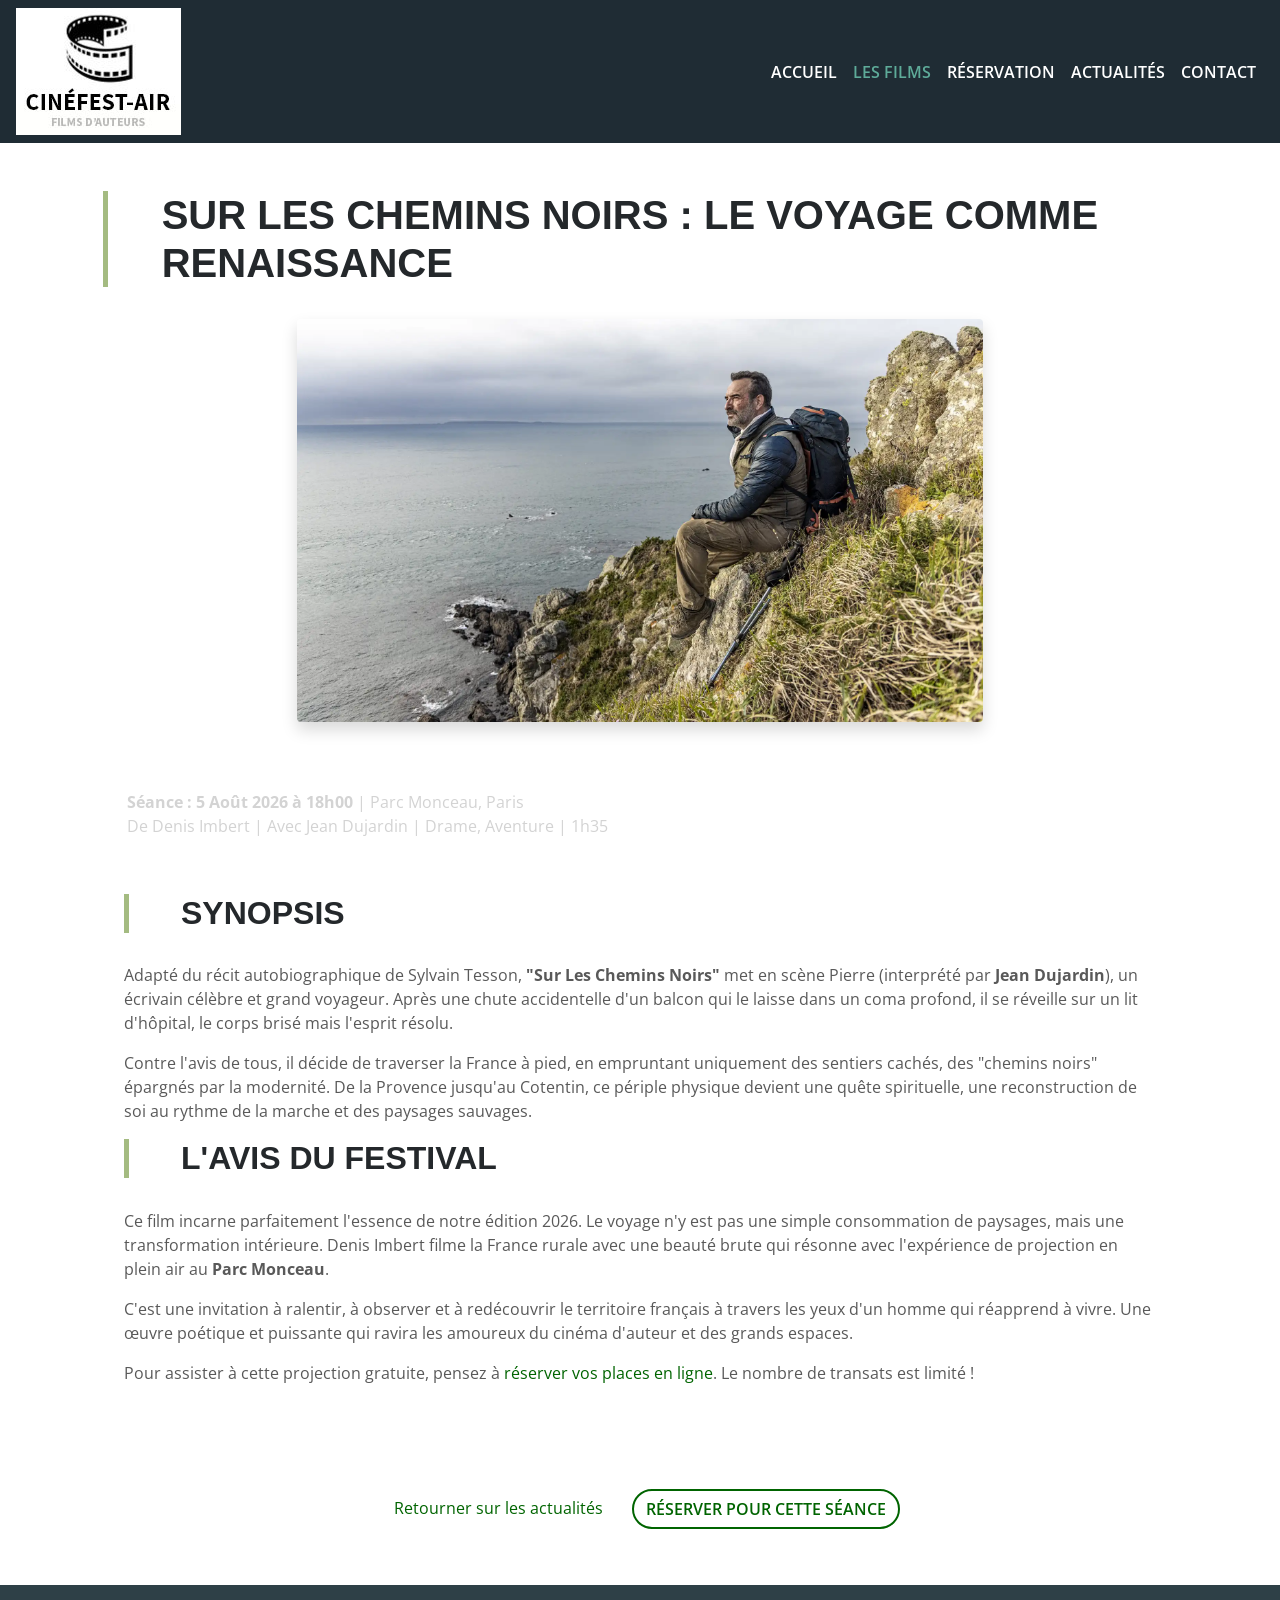
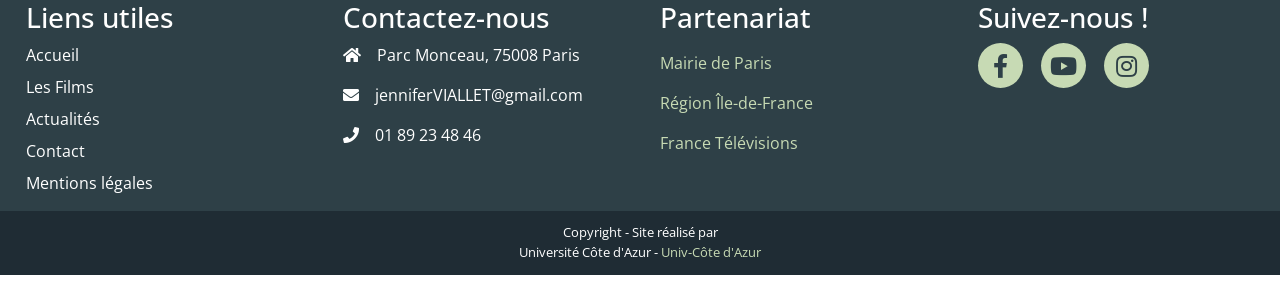
==== commit 9b7d2649: "Add files via upload" ====
--- a/article.html
+++ b/article.html
@@ -18,19 +18,21 @@
 	<link rel="stylesheet" href="css/stylescss.css">
 	<link rel="stylesheet"  href="webfonts/all.css">
 	
-    <script async src="https://www.googletagmanager.com/gtag/js?id=G-39RLFYST27"></script>
+    <!-- Google tag (gtag.js) -->
+    <script async src="https://www.googletagmanager.com/gtag/js?id=G-S9W2VYKCPF"></script>
     <script>
-        window.dataLayer = window.dataLayer || [];
-        function gtag(){dataLayer.push(arguments);}
-        gtag('js', new Date());
-        gtag('config', 'G-39RLFYST27');
+      window.dataLayer = window.dataLayer || [];
+      function gtag(){dataLayer.push(arguments);}
+      gtag('js', new Date());
+
+      gtag('config', 'G-S9W2VYKCPF');
     </script>
 </head>
 <body>
 
 	<nav class="navbar sticky-top navbar-expand-lg navbar-dark maNav">
-		<a class="navbar-brand" href="index.html">
-			<img src="images/logo.webp" width="100" alt="Logo Festival Films de Plein Air">
+		<a href="index.html" aria-label="Retour à l'accueil">
+			<img src="images/logo.webp" alt="Logo du Festival des Films de Plein Air">
 		</a>
 		<button class="navbar-toggler" type="button" data-toggle="collapse" data-target="#navbarNavAltMarkup" aria-controls="navbarNavAltMarkup" aria-expanded="false" aria-label="Toggle navigation">
 			<span class="navbar-toggler-icon"></span>
--- a/css/stylescss.css
+++ b/css/stylescss.css
@@ -226,7 +226,7 @@
     font-size: 1rem;
     font-family: 'Montserrat', sans-serif; }
   .container-fluid.filmlist .note {
-    color: #e96b55;
+    color: #000000;
     margin: 3% 0%; }
   .container-fluid.filmlist span {
     color: lightgrey;
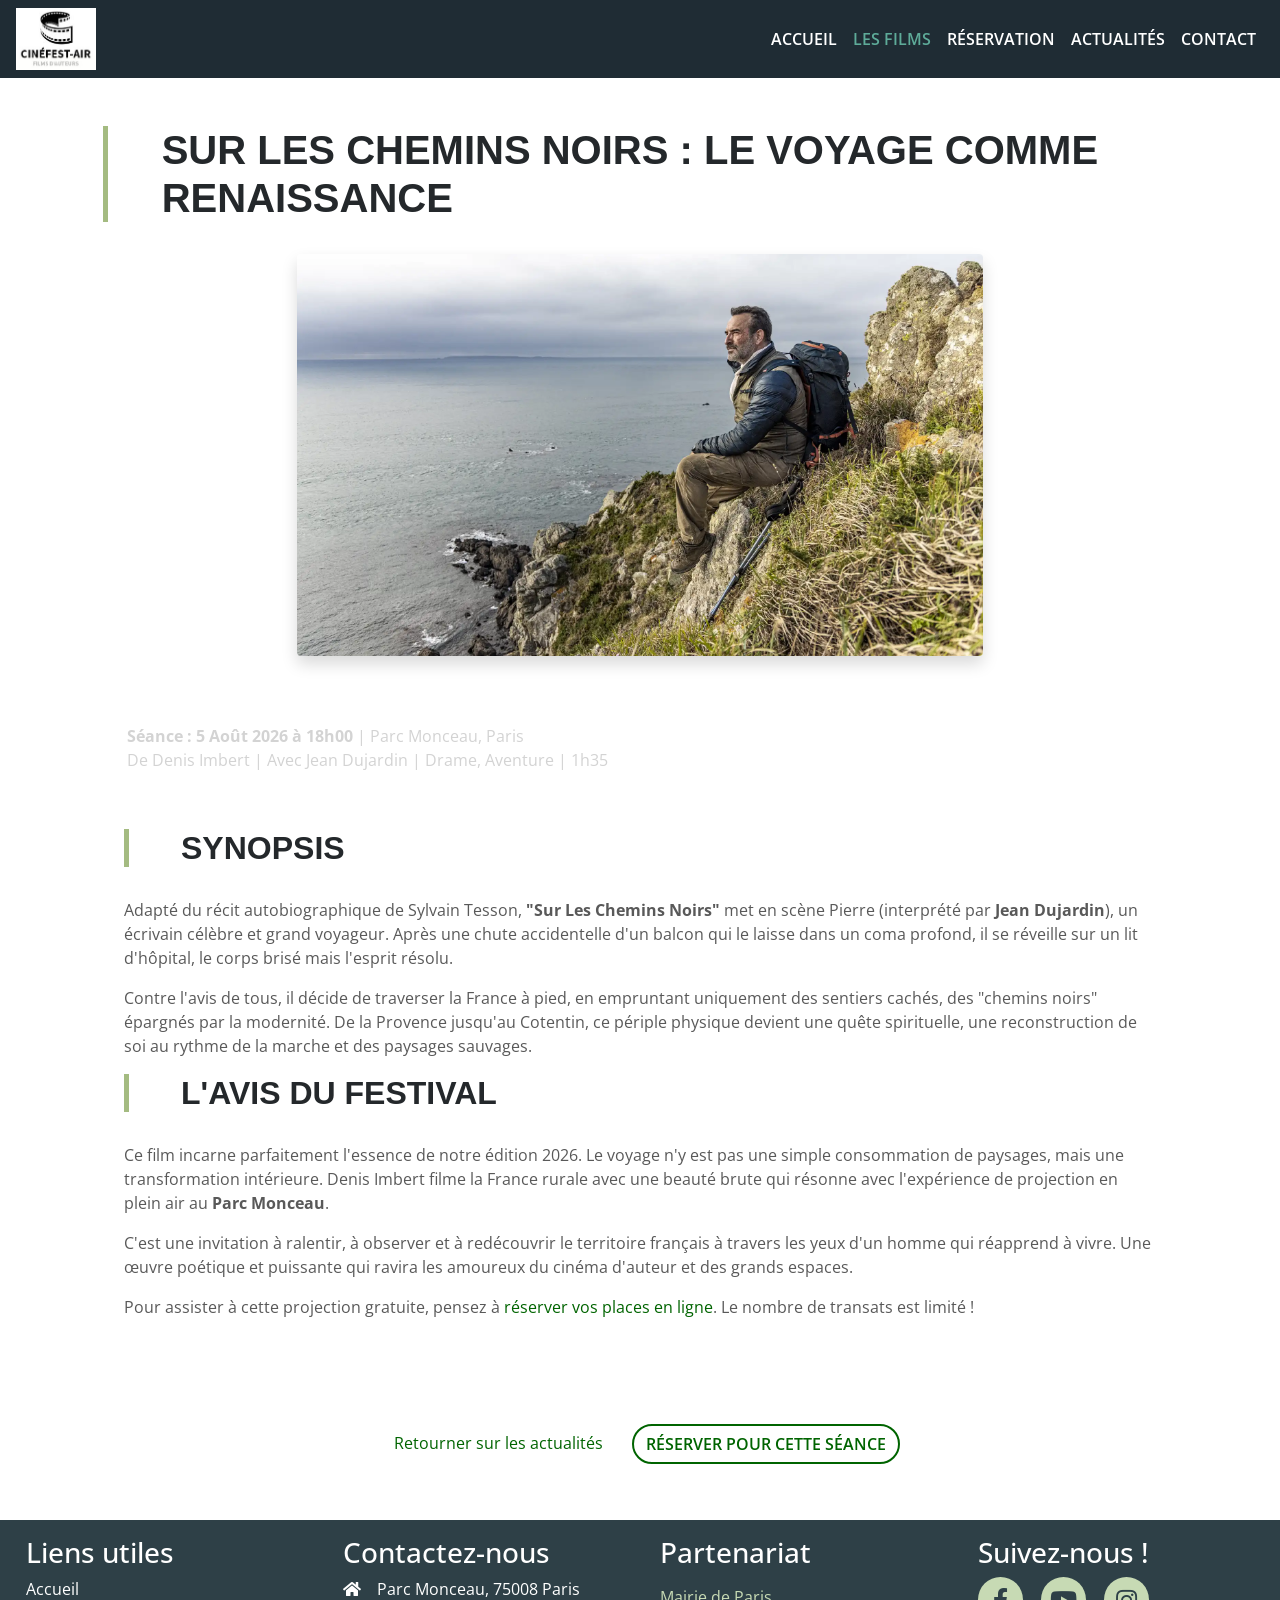
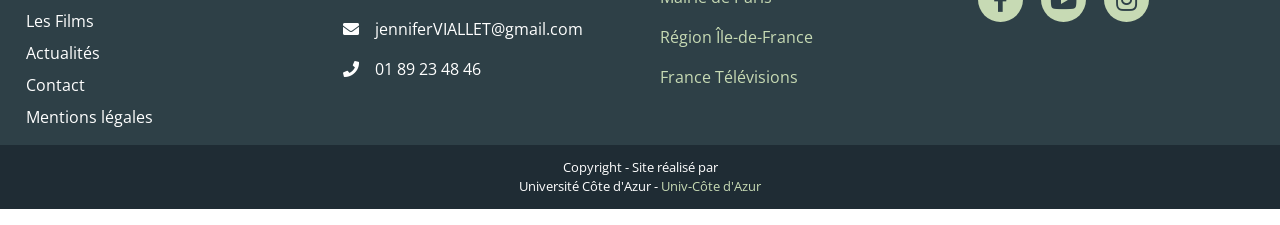
==== commit 1627bcbe: "Add files via upload" ====
--- a/article.html
+++ b/article.html
@@ -13,7 +13,11 @@
 		<meta property="og:image" content="https://louisfaggion.github.io/Projet_SEO/images/01-films.webp">
 		<meta property="og:description" content="Ne manquez pas la projection de ce voyage initiatique à travers la France sauvage. Séance gratuite le 5 Août à 18h.">
 		
-	<link href="https://fonts.googleapis.com/css?family=Montserrat:400,700%7COpen+Sans:400,600,700" rel="stylesheet">
+	<!-- PERF: preconnect ouvre la connexion aux serveurs Google Fonts en avance, réduisant la latence -->
+	<link rel="preconnect" href="https://fonts.googleapis.com">
+	<link rel="preconnect" href="https://fonts.gstatic.com" crossorigin>
+	<!-- PERF: display=swap affiche la police de secours pendant le chargement, évitant les textes invisibles (FOIT) -->
+	<link href="https://fonts.googleapis.com/css2?family=Montserrat:wght@400;700&family=Open+Sans:wght@400;600;700&display=swap" rel="stylesheet">
 	<link rel="stylesheet" href="css/bootstrap.css">
 	<link rel="stylesheet" href="css/stylescss.css">
 	<link rel="stylesheet"  href="webfonts/all.css">
@@ -54,7 +58,8 @@
 			</div>
 			<div class="row justify-content-center">
 				<div class="firstImg col-md-6 col-lg-8 text-center">
-                    <img src="images/01-actu.webp" class="img-fluid rounded shadow" alt="Affiche officielle du film Sur Les Chemins Noirs avec Jean Dujardin">
+                    <!-- PERF: loading=lazy ne charge les images qu'au moment où elles approchent de la vue, économisant de la bande passante -->
+                    <img src="images/01-actu.webp" class="img-fluid rounded shadow" loading="lazy" alt="Affiche officielle du film Sur Les Chemins Noirs avec Jean Dujardin">
                 </div>
 			</div>
 			<div class="row">
@@ -134,9 +139,10 @@
 	</footer>
 	<button onclick="topFunction()" id="myBtn" title="Go to top"><i class="fas fa-chevron-up"></i></button>
 
-	<script src="https://code.jquery.com/jquery-3.2.1.slim.min.js" integrity="sha384-KJ3o2DKtIkvYIK3UENzmM7KCkRr/rE9/Qpg6aAZGJwFDMVNA/GpGFF93hXpG5KkN" crossorigin="anonymous"></script>
-	<script src="https://cdnjs.cloudflare.com/ajax/libs/popper.js/1.12.9/umd/popper.min.js" integrity="sha384-ApNbgh9B+Y1QKtv3Rn7W3mgPxhU9K/ScQsAP7hUibX39j7fakFPskvXusvfa0b4Q" crossorigin="anonymous"></script>
-	<script src="https://maxcdn.bootstrapcdn.com/bootstrap/4.0.0/js/bootstrap.min.js" integrity="sha384-JZR6Spejh4U02d8jOt6vLEHfe/JQGiRRSQQxSfFWpi1MquVdAyjUar5+76PVCmYl" crossorigin="anonymous"></script>
-	<script src="js/main.js"></script>	
+	<!-- PERF: defer charge les scripts en parallèle du HTML et les exécute après, sans bloquer le rendu de la page -->
+	<script defer src="https://code.jquery.com/jquery-3.2.1.slim.min.js" integrity="sha384-KJ3o2DKtIkvYIK3UENzmM7KCkRr/rE9/Qpg6aAZGJwFDMVNA/GpGFF93hXpG5KkN" crossorigin="anonymous"></script>
+	<script defer src="https://cdnjs.cloudflare.com/ajax/libs/popper.js/1.12.9/umd/popper.min.js" integrity="sha384-ApNbgh9B+Y1QKtv3Rn7W3mgPxhU9K/ScQsAP7hUibX39j7fakFPskvXusvfa0b4Q" crossorigin="anonymous"></script>
+	<script defer src="https://maxcdn.bootstrapcdn.com/bootstrap/4.0.0/js/bootstrap.min.js" integrity="sha384-JZR6Spejh4U02d8jOt6vLEHfe/JQGiRRSQQxSfFWpi1MquVdAyjUar5+76PVCmYl" crossorigin="anonymous"></script>
+	<script defer src="js/main.js"></script>
 </body>
 </html>
--- a/css/stylescss.css
+++ b/css/stylescss.css
@@ -80,6 +80,8 @@
 
 .maNav {
   background: #1f2c34; }
+  .maNav a img {
+    width: 80px; }
   .maNav .navbar-nav a.nav-link {
     text-transform: uppercase;
     color: #fff;
@@ -226,7 +228,7 @@
     font-size: 1rem;
     font-family: 'Montserrat', sans-serif; }
   .container-fluid.filmlist .note {
-    color: #000000;
+    color: #e96b55;
     margin: 3% 0%; }
   .container-fluid.filmlist span {
     color: lightgrey;
